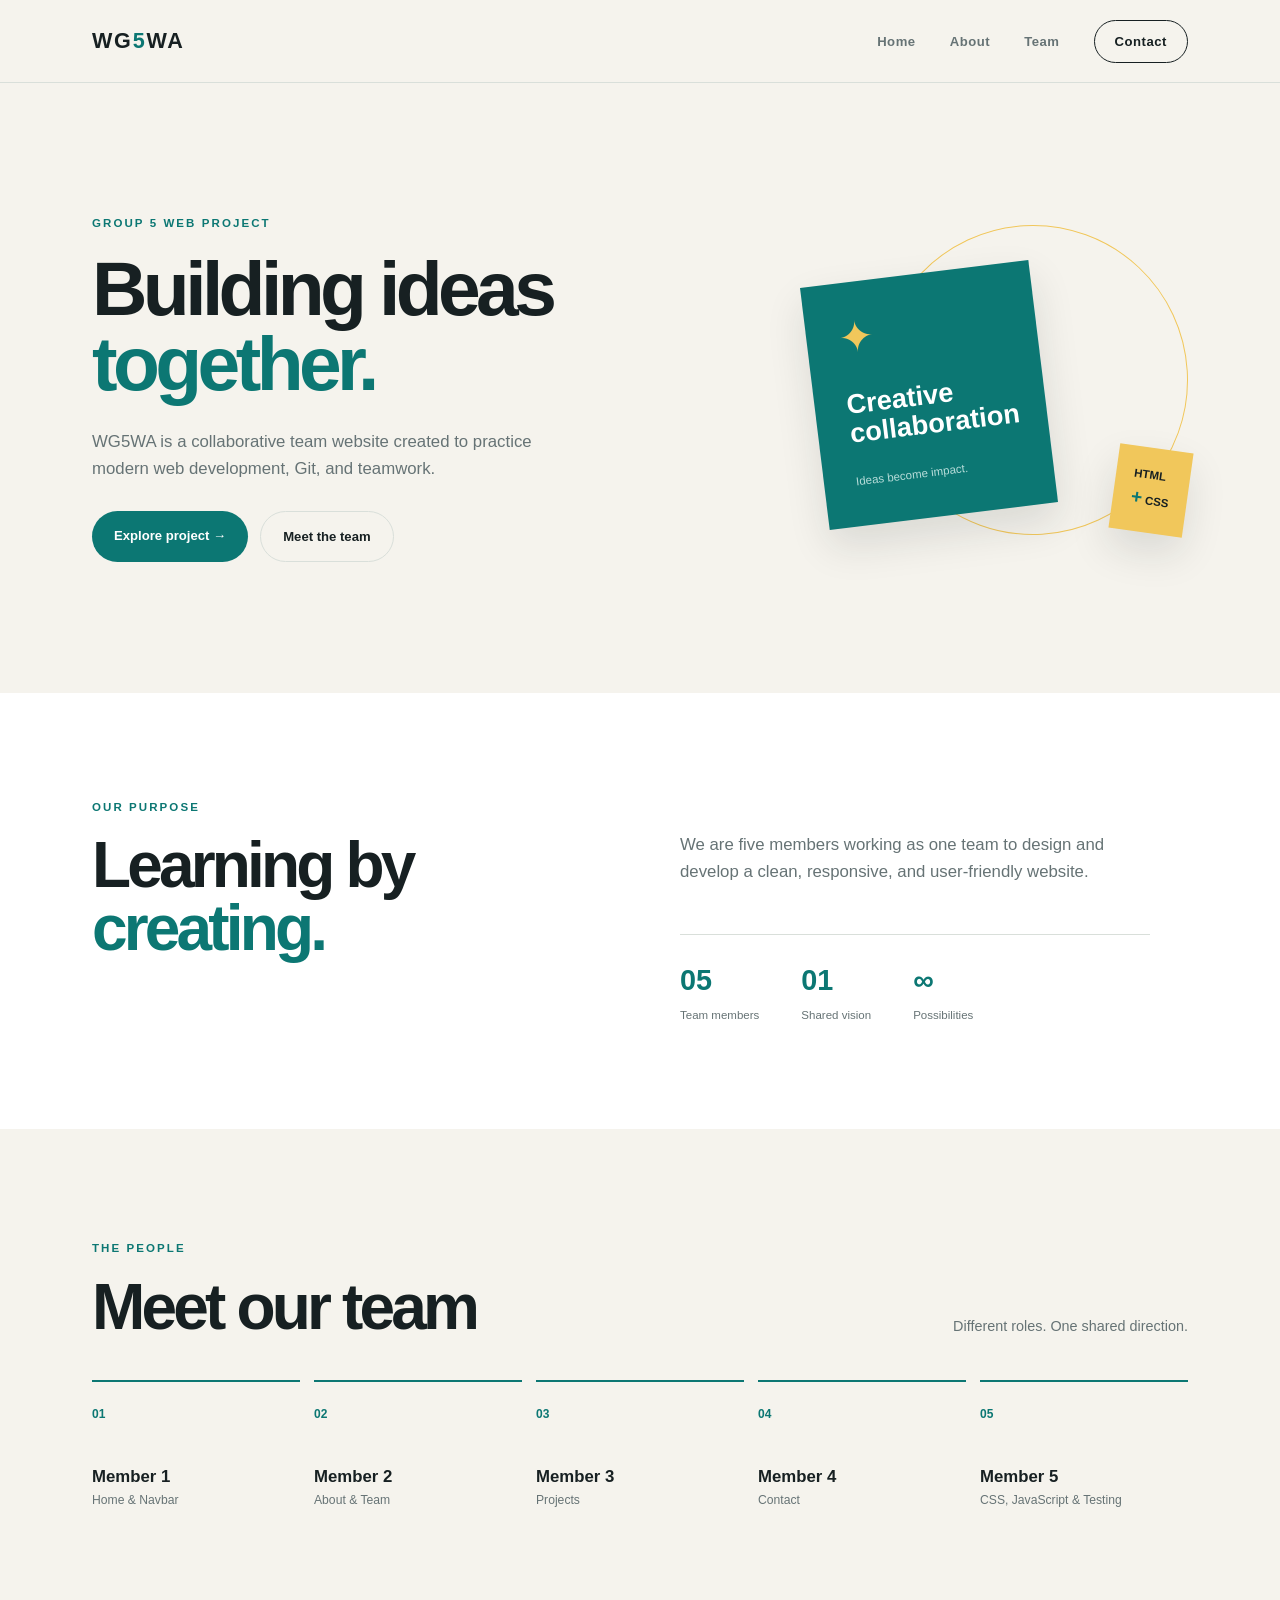
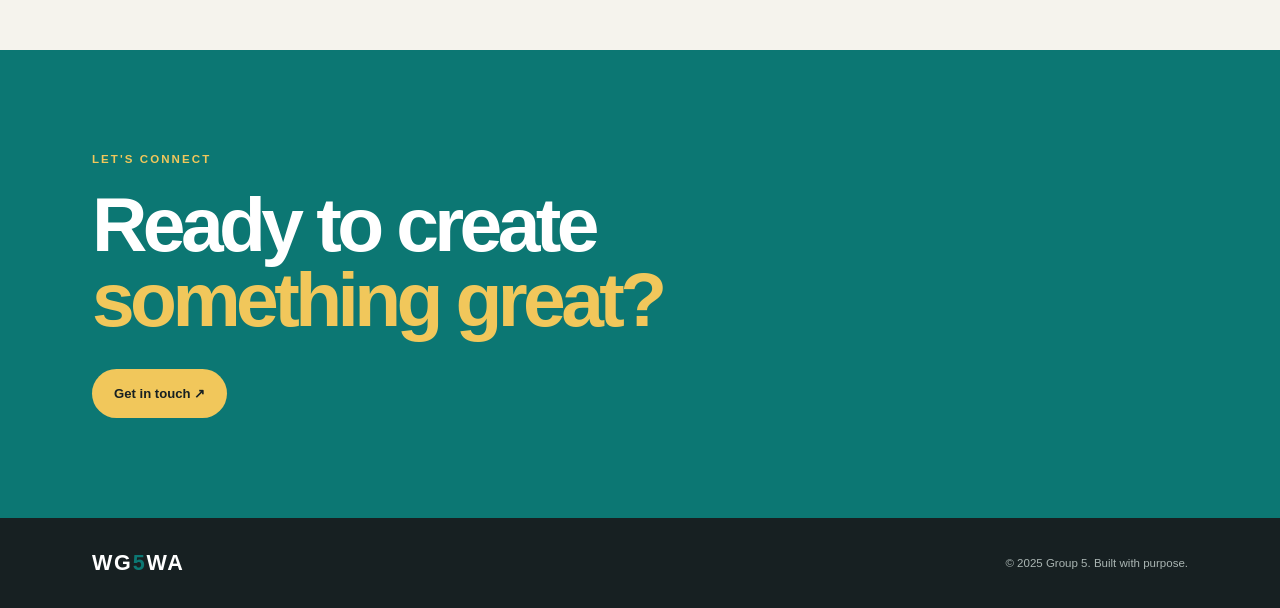
==== index.html @ f2b56b51 "Done homepage" ====
<!DOCTYPE html>
<html lang="en">

<head>
      <meta charset="UTF-8">
      <meta name="viewport" content="width=device-width, initial-scale=1.0">
      <meta name="description" content="WG5WA - a collaborative web project by Group 5.">
      <title>WG5WA | Group 5 Web Project</title>
      <link rel="stylesheet" href="css/style.css">
</head>

<body>
      <header class="site-header">
            <nav class="navbar container" aria-label="Main navigation">
                  <a class="brand" href="index.html">WG<span>5</span>WA</a>
                  <div class="nav-links">
                        <a href="#home">Home</a>
                        <a href="#about">About</a>
                        <a href="#team">Team</a>
                        <a class="nav-button" href="#contact">Contact</a>
                  </div>
            </nav>
      </header>

      <main>
            <section class="hero container" id="home">
                  <div class="hero-content">
                        <p class="eyebrow">GROUP 5 WEB PROJECT</p>
                        <h1>Building ideas<br><span>together.</span></h1>
                        <p class="hero-text">
                              WG5WA is a collaborative team website created to practice modern web
                              development, Git, and teamwork.
                        </p>
                        <div class="hero-actions">
                              <a class="button button-primary" href="#about">Explore project <span
                                          aria-hidden="true">→</span></a>
                              <a class="button button-secondary" href="#team">Meet the team</a>
                        </div>
                  </div>
                  <div class="hero-art" aria-hidden="true">
                        <div class="art-card art-card-main">
                              <span class="art-icon">✦</span>
                              <strong>Creative<br>collaboration</strong>
                              <small>Ideas become impact.</small>
                        </div>
                        <div class="art-card art-card-small">HTML<br><span>+</span> CSS</div>
                        <div class="art-orbit"></div>
                  </div>
            </section>

            <section class="intro-section" id="about">
                  <div class="container intro-grid">
                        <div>
                              <p class="eyebrow">OUR PURPOSE</p>
                              <h2>Learning by<br><em>creating.</em></h2>
                        </div>
                        <div class="intro-copy">
                              <p>
                                    We are five members working as one team to design and develop a
                                    clean, responsive, and user-friendly website.
                              </p>
                              <div class="stat-row">
                                    <div><strong>05</strong><span>Team members</span></div>
                                    <div><strong>01</strong><span>Shared vision</span></div>
                                    <div><strong>∞</strong><span>Possibilities</span></div>
                              </div>
                        </div>
                  </div>
            </section>

            <section class="team-section container" id="team">
                  <div class="section-heading">
                        <div>
                              <p class="eyebrow">THE PEOPLE</p>
                              <h2>Meet our team</h2>
                        </div>
                        <p>Different roles. One shared direction.</p>
                  </div>
                  <div class="team-grid">
                        <article class="team-card"><span class="member-number">01</span>
                              <h3>Member 1</h3>
                              <p>Home &amp; Navbar</p>
                        </article>
                        <article class="team-card"><span class="member-number">02</span>
                              <h3>Member 2</h3>
                              <p>About &amp; Team</p>
                        </article>
                        <article class="team-card"><span class="member-number">03</span>
                              <h3>Member 3</h3>
                              <p>Projects</p>
                        </article>
                        <article class="team-card"><span class="member-number">04</span>
                              <h3>Member 4</h3>
                              <p>Contact</p>
                        </article>
                        <article class="team-card"><span class="member-number">05</span>
                              <h3>Member 5</h3>
                              <p>CSS, JavaScript &amp; Testing</p>
                        </article>
                  </div>
            </section>

            <section class="contact-section" id="contact">
                  <div class="container contact-content">
                        <p class="eyebrow">LET'S CONNECT</p>
                        <h2>Ready to create<br><em>something great?</em></h2>
                        <a class="button button-light" href="mailto:group5@example.com">Get in touch <span
                                    aria-hidden="true">↗</span></a>
                  </div>
            </section>
      </main>

      <footer class="site-footer">
            <div class="container footer-content">
                  <a class="brand" href="#home">WG<span>5</span>WA</a>
                  <p>© 2025 Group 5. Built with purpose.</p>
            </div>
      </footer>
</body>

</html>
---- css/style.css ----
:root {
  --ink: #172022;
  --muted: #667375;
  --cream: #f5f3ed;
  --white: #fff;
  --teal: #0c7773;
  --teal-dark: #075b59;
  --yellow: #f1c75b;
  --line: #d9dfda;
}

* { box-sizing: border-box; margin: 0; padding: 0; }

html { scroll-behavior: smooth; }

body {
  background: var(--cream);
  color: var(--ink);
  font-family: Arial, Helvetica, sans-serif;
  line-height: 1.6;
}

a { color: inherit; text-decoration: none; }
.container { margin: 0 auto; max-width: 1160px; padding-left: 32px; padding-right: 32px; }

.site-header {
  background: var(--cream);
  border-bottom: 1px solid var(--line);
}

.navbar, .footer-content {
  align-items: center;
  display: flex;
  justify-content: space-between;
  min-height: 82px;
}

.brand { font-size: 1.35rem; font-weight: 800; letter-spacing: .08em; }
.brand span { color: var(--teal); }
.nav-links { align-items: center; display: flex; gap: 34px; }
.nav-links a { color: var(--muted); font-size: .82rem; font-weight: 700; letter-spacing: .04em; }
.nav-links a:hover { color: var(--teal); }
.nav-button { border: 1px solid var(--ink); border-radius: 999px; color: var(--ink) !important; padding: 10px 20px; }

.hero { align-items: center; display: flex; justify-content: space-between; min-height: 610px; padding-bottom: 76px; padding-top: 76px; }
.hero-content { max-width: 600px; }
.eyebrow { color: var(--teal); font-size: .72rem; font-weight: 800; letter-spacing: .18em; margin-bottom: 18px; }
h1, h2 { font-size: clamp(2.8rem, 6vw, 5.3rem); letter-spacing: -.06em; line-height: .98; }
h1 span, em { color: var(--teal); font-style: normal; }
.hero-text { color: var(--muted); font-size: 1.05rem; margin: 28px 0; max-width: 440px; }
.hero-actions { display: flex; flex-wrap: wrap; gap: 12px; }
.button { border-radius: 999px; display: inline-block; font-size: .82rem; font-weight: 700; padding: 14px 22px; transition: transform .2s, background .2s; }
.button:hover { transform: translateY(-2px); }
.button-primary { background: var(--teal); color: var(--white); }
.button-primary:hover { background: var(--teal-dark); }
.button-secondary { border: 1px solid var(--line); }

.hero-art { height: 390px; position: relative; width: 390px; }
.art-orbit { border: 1px solid var(--yellow); border-radius: 50%; height: 310px; position: absolute; right: 0; top: 32px; transform: rotate(-25deg); width: 310px; }
.art-orbit::after { background: var(--yellow); border-radius: 50%; content: ""; height: 13px; left: 28px; position: absolute; top: 58px; width: 13px; }
.art-card { box-shadow: 0 18px 40px rgba(23, 32, 34, .12); position: absolute; }
.art-card-main { background: var(--teal); color: var(--white); left: 16px; padding: 35px 32px; top: 80px; transform: rotate(-7deg); width: 230px; z-index: 1; }
.art-icon { color: var(--yellow); display: block; font-size: 2.7rem; line-height: 1; margin-bottom: 30px; }
.art-card-main strong { display: block; font-size: 1.7rem; line-height: 1.05; }
.art-card-main small { color: #b8ddda; display: block; font-size: .72rem; margin-top: 25px; }
.art-card-small { background: var(--yellow); bottom: 50px; font-size: .72rem; font-weight: 800; padding: 18px; right: 0; transform: rotate(8deg); z-index: 2; }
.art-card-small span { color: var(--teal); font-size: 1.2rem; }

.intro-section { background: var(--white); padding: 105px 0; }
.intro-grid { display: grid; gap: 80px; grid-template-columns: 1fr 1fr; }
.intro-section h2 { font-size: clamp(2.5rem, 5vw, 4.3rem); }
.intro-copy { color: var(--muted); font-size: 1.05rem; max-width: 470px; padding-top: 34px; }
.stat-row { border-top: 1px solid var(--line); display: flex; gap: 42px; margin-top: 48px; padding-top: 22px; }
.stat-row strong, .stat-row span { display: block; }
.stat-row strong { color: var(--teal); font-size: 1.8rem; }
.stat-row span { font-size: .72rem; margin-top: 3px; }

.team-section { padding-bottom: 110px; padding-top: 110px; }
.section-heading { align-items: end; display: flex; justify-content: space-between; margin-bottom: 42px; }
.section-heading h2 { font-size: clamp(2.5rem, 5vw, 4rem); }
.section-heading > p { color: var(--muted); font-size: .9rem; }
.team-grid { display: grid; gap: 14px; grid-template-columns: repeat(5, 1fr); }
.team-card { border-top: 2px solid var(--teal); min-height: 160px; padding: 18px 10px 10px 0; }
.member-number { color: var(--teal); font-size: .75rem; font-weight: 800; }
.team-card h3 { font-size: 1.05rem; margin-top: 38px; }
.team-card p { color: var(--muted); font-size: .76rem; }

.contact-section { background: var(--teal); color: var(--white); padding: 100px 0; }
.contact-section .eyebrow { color: var(--yellow); }
.contact-section h2 { font-size: clamp(2.8rem, 6vw, 5rem); margin-bottom: 32px; }
.contact-section em { color: var(--yellow); }
.button-light { background: var(--yellow); color: var(--ink); }
.site-footer { background: var(--ink); color: var(--white); }
.footer-content { min-height: 90px; }
.footer-content p { color: #aab5b3; font-size: .72rem; }

@media (max-width: 760px) {
  .container { padding-left: 22px; padding-right: 22px; }
  .navbar { min-height: 70px; }
  .nav-links { gap: 14px; }
  .nav-links a:not(.nav-button) { display: none; }
  .hero { display: block; min-height: auto; padding-bottom: 90px; padding-top: 76px; }
  .hero-art { height: 320px; margin: 50px auto 0; transform: scale(.82); transform-origin: left top; width: 390px; }
  .intro-grid { display: block; }
  .intro-copy { padding-top: 35px; }
  .stat-row { gap: 20px; justify-content: space-between; }
  .section-heading { align-items: start; display: block; }
  .section-heading > p { margin-top: 16px; }
  .team-grid { grid-template-columns: repeat(2, 1fr); }
  .team-card:last-child { grid-column: span 2; }
  .footer-content { align-items: start; flex-direction: column; justify-content: center; gap: 8px; }
}
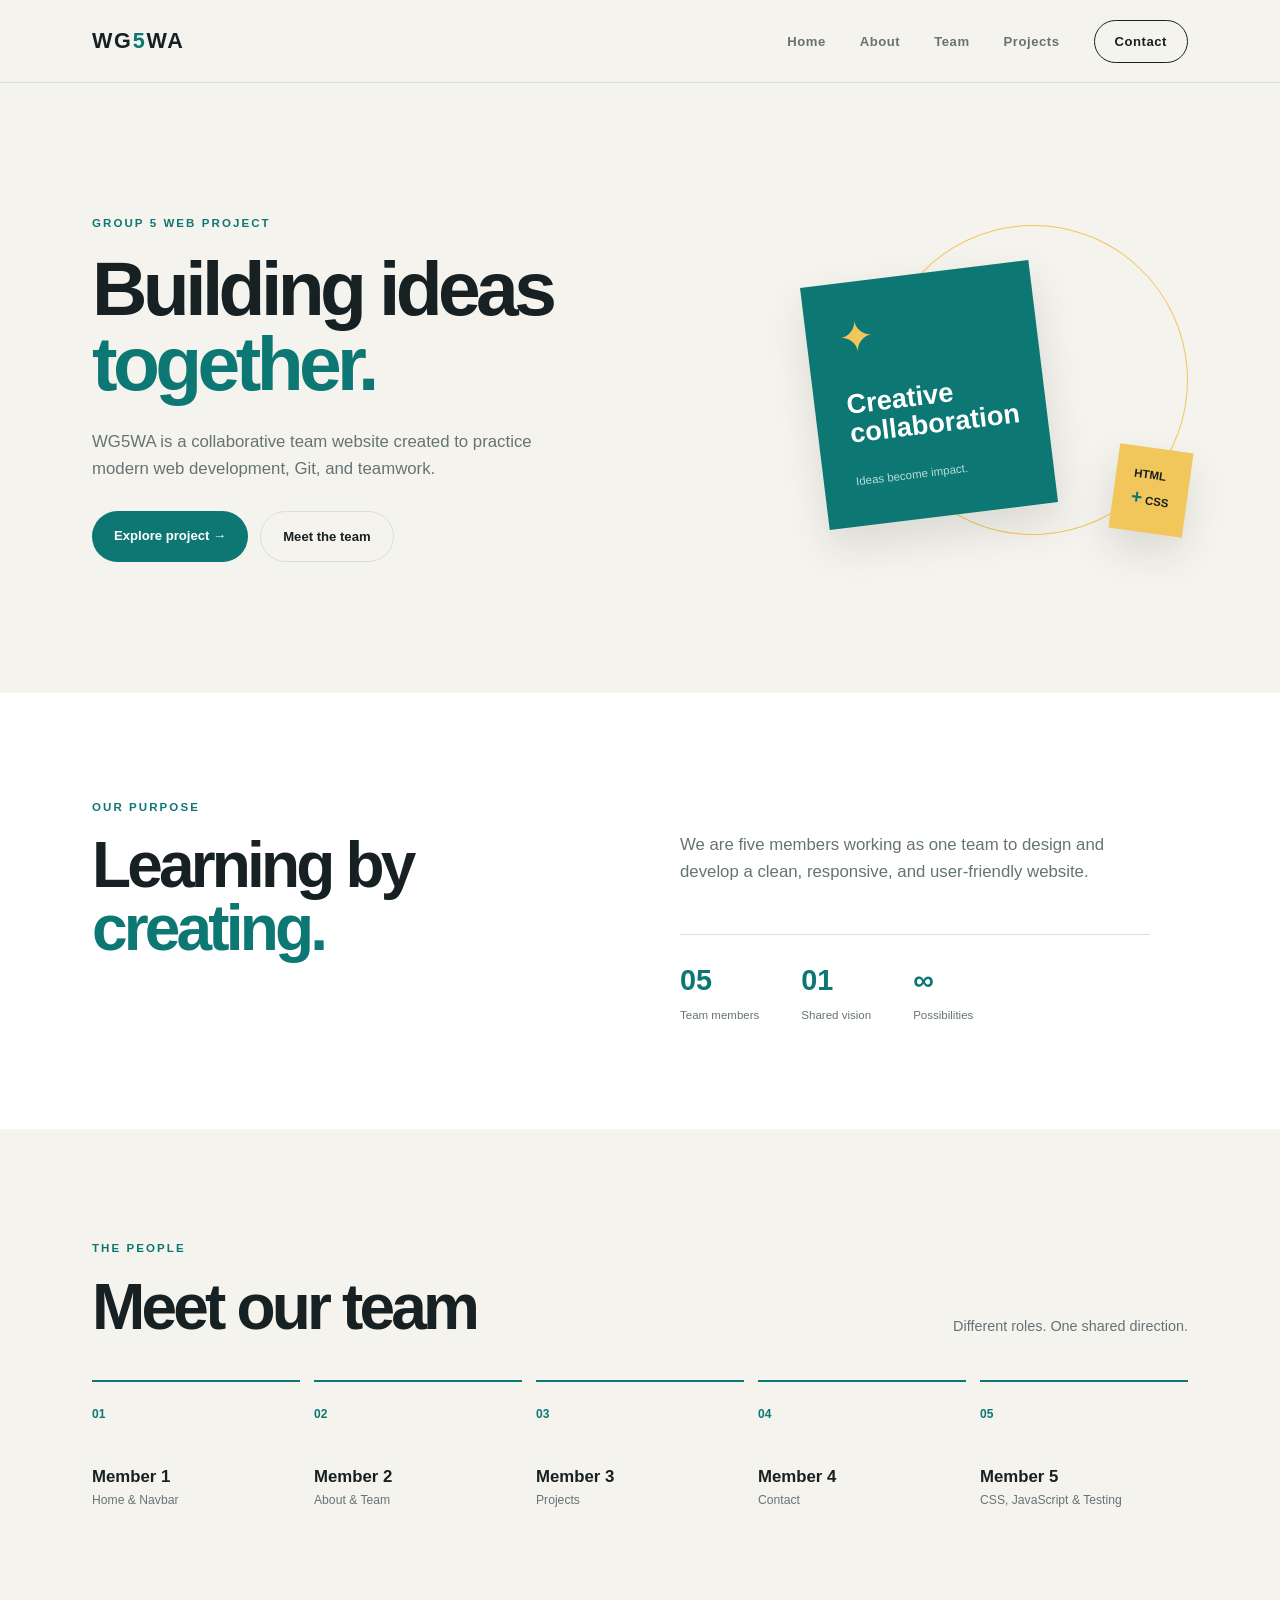
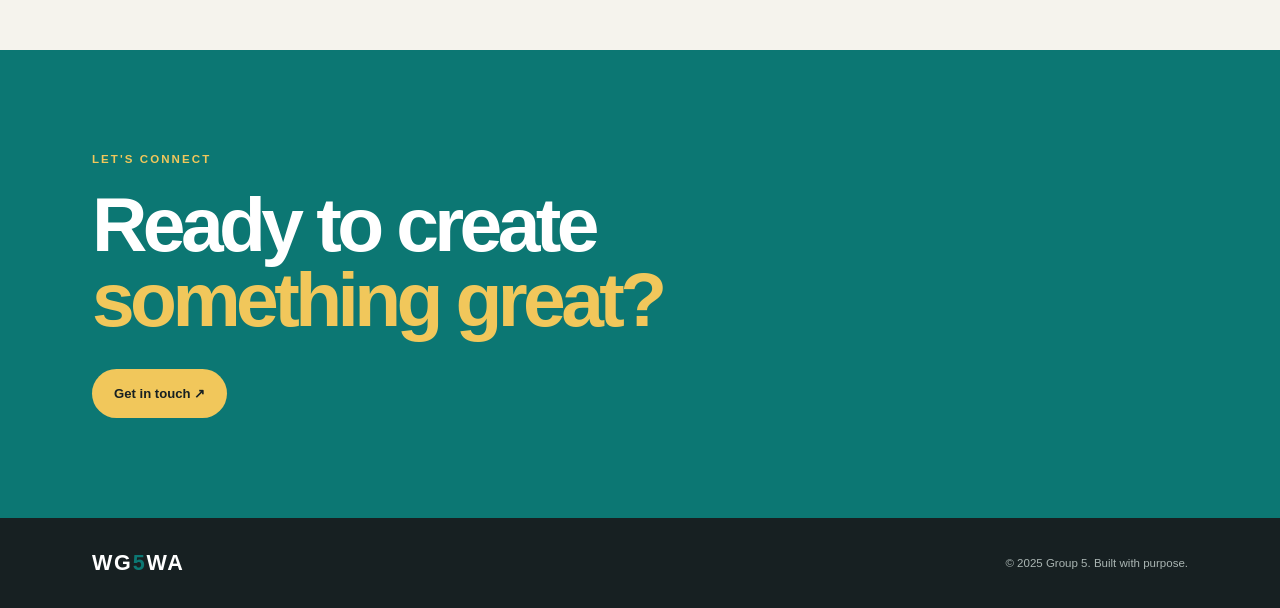
==== commit efae4aca: "fix code error Done all pages" ====
--- a/index.html
+++ b/index.html
@@ -14,10 +14,11 @@
             <nav class="navbar container" aria-label="Main navigation">
                   <a class="brand" href="index.html">WG<span>5</span>WA</a>
                   <div class="nav-links">
-                        <a href="#home">Home</a>
-                        <a href="#about">About</a>
-                        <a href="#team">Team</a>
-                        <a class="nav-button" href="#contact">Contact</a>
+                        <a href="index.html">Home</a>
+                        <a href="about.html">About</a>
+                        <a href="teampage.html">Team</a>
+                        <a href="project.html">Projects</a>
+                        <a class="nav-button" href="contact.html">Contact</a>
                   </div>
             </nav>
       </header>
@@ -89,10 +90,12 @@
                               <h3>Member 3</h3>
                               <p>Projects</p>
                         </article>
+
                         <article class="team-card"><span class="member-number">04</span>
                               <h3>Member 4</h3>
                               <p>Contact</p>
                         </article>
+                        
                         <article class="team-card"><span class="member-number">05</span>
                               <h3>Member 5</h3>
                               <p>CSS, JavaScript &amp; Testing</p>
@@ -104,7 +107,7 @@
                   <div class="container contact-content">
                         <p class="eyebrow">LET'S CONNECT</p>
                         <h2>Ready to create<br><em>something great?</em></h2>
-                        <a class="button button-light" href="mailto:group5@example.com">Get in touch <span
+                        <a class="button button-light" href="contact.html">Get in touch <span
                                     aria-hidden="true">↗</span></a>
                   </div>
             </section>
@@ -112,7 +115,7 @@
 
       <footer class="site-footer">
             <div class="container footer-content">
-                  <a class="brand" href="#home">WG<span>5</span>WA</a>
+                  <a class="brand" href="index.html">WG<span>5</span>WA</a>
                   <p>© 2025 Group 5. Built with purpose.</p>
             </div>
       </footer>
--- a/css/style.css
+++ b/css/style.css
@@ -28,7 +28,7 @@
   border-bottom: 1px solid var(--line);
 }
 
-.navbar, .footer-content {
+.navbar {
   align-items: center;
   display: flex;
   justify-content: space-between;
@@ -90,15 +90,29 @@
 .contact-section h2 { font-size: clamp(2.8rem, 6vw, 5rem); margin-bottom: 32px; }
 .contact-section em { color: var(--yellow); }
 .button-light { background: var(--yellow); color: var(--ink); }
-.site-footer { background: var(--ink); color: var(--white); }
-.footer-content { min-height: 90px; }
-.footer-content p { color: #aab5b3; font-size: .72rem; }
+
+.site-footer {
+  background: var(--ink);
+  color: var(--white);
+}
+
+.footer-content {
+  align-items: center;
+  display: flex;
+  justify-content: space-between;
+  min-height: 90px;
+}
+
+.footer-content p {
+  color: #aab5b3;
+  font-size: .72rem;
+}
 
 @media (max-width: 760px) {
   .container { padding-left: 22px; padding-right: 22px; }
-  .navbar { min-height: 70px; }
-  .nav-links { gap: 14px; }
-  .nav-links a:not(.nav-button) { display: none; }
+  .navbar { flex-wrap: wrap; justify-content: center; min-height: 70px; padding-bottom: 12px; padding-top: 12px; }
+  .nav-links { gap: 12px; justify-content: center; width: 100%; }
+  .nav-links a { font-size: .72rem; }
   .hero { display: block; min-height: auto; padding-bottom: 90px; padding-top: 76px; }
   .hero-art { height: 320px; margin: 50px auto 0; transform: scale(.82); transform-origin: left top; width: 390px; }
   .intro-grid { display: block; }
